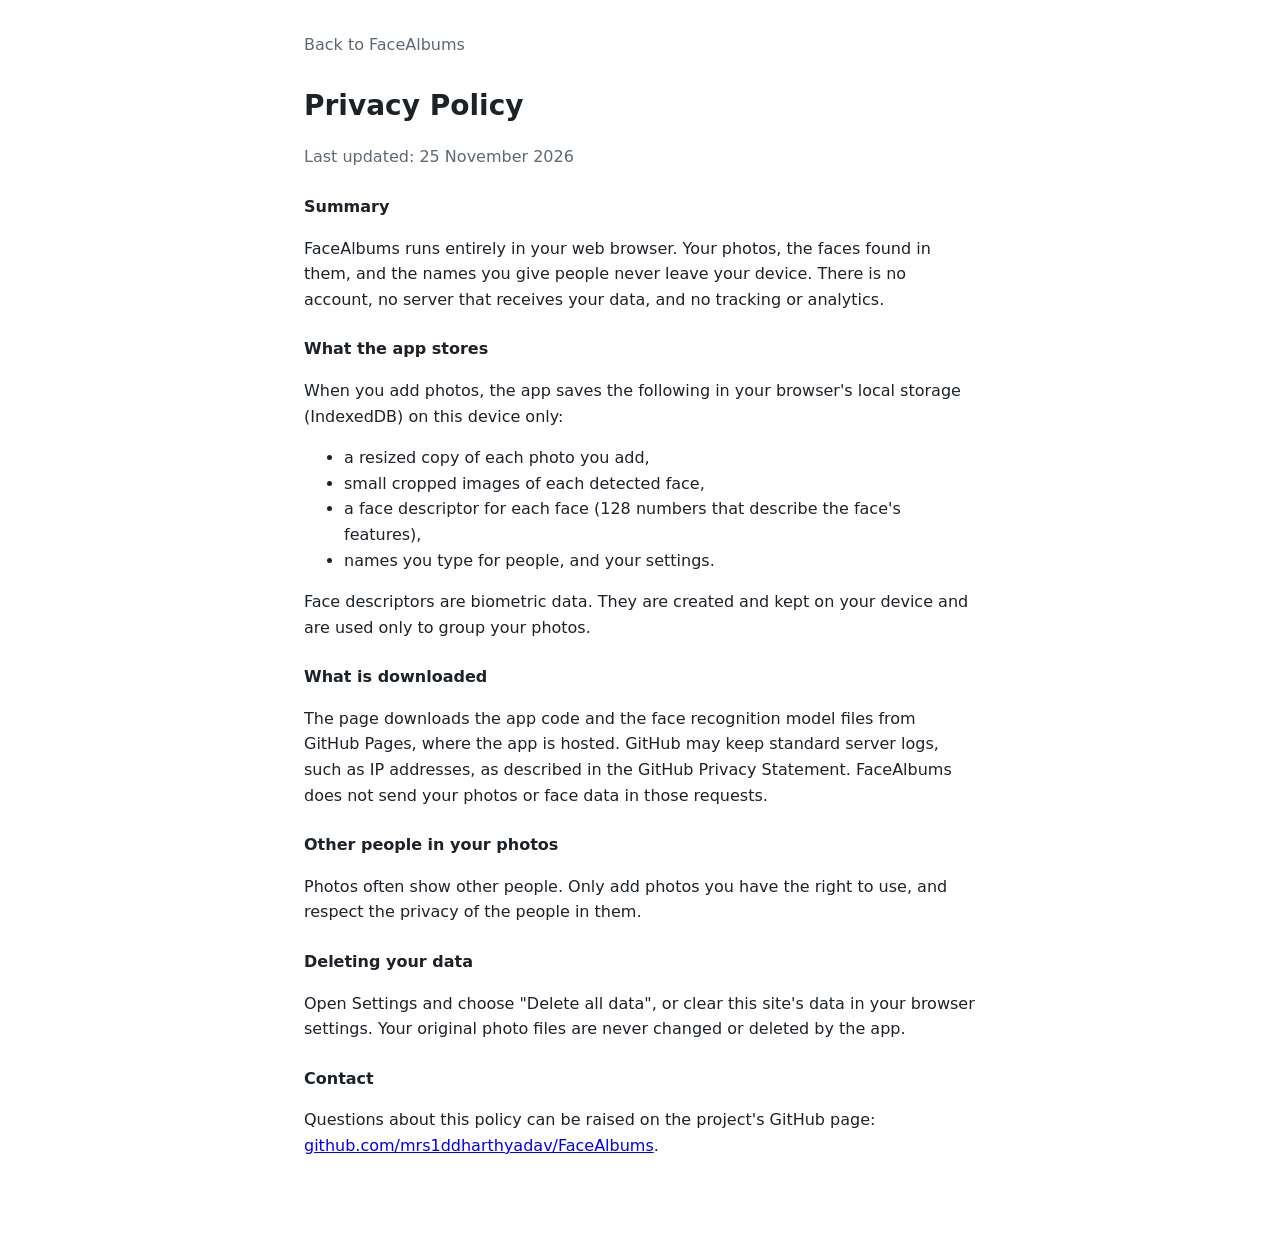
==== privacy.html @ cc7f11a5 "FaceAlbums: group photos by face in the browser Co-Authored-By: Claude Opus 5.5 <noreply@anthropic.c" ====
<!DOCTYPE html>
<html lang="en">
<head>
  <meta charset="UTF-8">
  <meta name="viewport" content="width=device-width, initial-scale=1">
  <title>Privacy Policy | FaceAlbums</title>
  <link rel="icon" href="favicon.svg" type="image/svg+xml">
  <link rel="stylesheet" href="style.css">
</head>
<body>
  <div class="doc">
    <a class="back" href="./">Back to FaceAlbums</a>
    <h1>Privacy Policy</h1>
    <p class="muted">Last updated: 25 November 2026</p>

    <h3>Summary</h3>
    <p>FaceAlbums runs entirely in your web browser. Your photos, the faces found in them, and the names you give people never leave your device. There is no account, no server that receives your data, and no tracking or analytics.</p>

    <h3>What the app stores</h3>
    <p>When you add photos, the app saves the following in your browser's local storage (IndexedDB) on this device only:</p>
    <ul>
      <li>a resized copy of each photo you add,</li>
      <li>small cropped images of each detected face,</li>
      <li>a face descriptor for each face (128 numbers that describe the face's features),</li>
      <li>names you type for people, and your settings.</li>
    </ul>
    <p>Face descriptors are biometric data. They are created and kept on your device and are used only to group your photos.</p>

    <h3>What is downloaded</h3>
    <p>The page downloads the app code and the face recognition model files from GitHub Pages, where the app is hosted. GitHub may keep standard server logs, such as IP addresses, as described in the GitHub Privacy Statement. FaceAlbums does not send your photos or face data in those requests.</p>

    <h3>Other people in your photos</h3>
    <p>Photos often show other people. Only add photos you have the right to use, and respect the privacy of the people in them.</p>

    <h3>Deleting your data</h3>
    <p>Open Settings and choose "Delete all data", or clear this site's data in your browser settings. Your original photo files are never changed or deleted by the app.</p>

    <h3>Contact</h3>
    <p>Questions about this policy can be raised on the project's GitHub page: <a href="https://github.com/mrs1ddharthyadav/FaceAlbums">github.com/mrs1ddharthyadav/FaceAlbums</a>.</p>
  </div>
</body>
</html>
---- style.css ----
:root {
  --bg: #ffffff;
  --surface: #f4f6f8;
  --line: #e2e6ea;
  --text: #1c2228;
  --muted: #5d6873;
  --accent: #1a73e8;
  --accent-dark: #135ab8;
  --danger: #c5221f;
  --radius: 8px;
  font-family: system-ui, -apple-system, "Segoe UI", Roboto, sans-serif;
  color: var(--text);
  background: var(--bg);
}
* { box-sizing: border-box; }
[hidden] { display: none !important; }
body { margin: 0; min-height: 100vh; display: flex; flex-direction: column; }
main { flex: 1; padding: 20px 24px 40px; max-width: 1400px; width: 100%; margin: 0 auto; }
svg { width: 18px; height: 18px; fill: none; stroke: currentColor; stroke-width: 2; stroke-linecap: round; stroke-linejoin: round; flex: none; }
h1 { font-size: 28px; margin: 0 0 12px; }
h2 { font-size: 22px; margin: 0; }
h3 { font-size: 16px; margin: 24px 0 10px; }
.muted { color: var(--muted); }
.small-note { font-size: 13px; font-weight: normal; }
.count { color: var(--muted); font-weight: normal; font-size: 16px; margin-left: 6px; }

.topbar {
  position: sticky; top: 0; z-index: 10; background: var(--bg);
  display: flex; align-items: center; gap: 24px; padding: 10px 24px;
  border-bottom: 1px solid var(--line); flex-wrap: wrap;
}
.brand { display: flex; align-items: center; gap: 10px; font-weight: 600; font-size: 18px; color: var(--text); text-decoration: none; }
.tabs { display: flex; gap: 4px; }
.tabs a { padding: 8px 14px; border-radius: var(--radius); color: var(--muted); text-decoration: none; font-weight: 500; }
.tabs a:hover { background: var(--surface); }
.tabs a.active { color: var(--accent); background: #e8f0fe; }
.actions { margin-left: auto; display: flex; gap: 8px; }

.btn {
  display: inline-flex; align-items: center; gap: 6px; padding: 8px 14px;
  border: 1px solid var(--line); border-radius: var(--radius); background: var(--bg);
  color: var(--text); font: inherit; font-size: 14px; font-weight: 500; cursor: pointer;
}
.btn:hover { background: var(--surface); }
.btn.primary { background: var(--accent); border-color: var(--accent); color: #fff; }
.btn.primary:hover { background: var(--accent-dark); }
.btn.danger { color: var(--danger); border-color: #f0c4c3; }
.btn:disabled { opacity: .5; cursor: default; }
button.link { background: none; border: 0; color: var(--accent); font: inherit; cursor: pointer; padding: 0; }
select { font: inherit; font-size: 14px; padding: 7px 10px; border: 1px solid var(--line); border-radius: var(--radius); background: var(--bg); max-width: 220px; }

.progress { padding: 10px 24px; background: var(--surface); border-bottom: 1px solid var(--line); }
.progress-text { display: flex; justify-content: space-between; font-size: 14px; margin-bottom: 6px; }
.bar { height: 6px; background: var(--line); border-radius: 3px; overflow: hidden; }
.bar div { height: 100%; width: 0; background: var(--accent); transition: width .2s; }

.center-msg { text-align: center; max-width: 560px; margin: 60px auto; }
.drop { margin-top: 28px; border: 2px dashed var(--line); border-radius: 12px; padding: 48px 20px; color: var(--muted); }
.drop.over, body.dragging .drop { border-color: var(--accent); color: var(--accent); background: #f2f7fe; }

.section-head { display: flex; align-items: baseline; justify-content: space-between; margin-bottom: 18px; }

.people-grid { display: grid; grid-template-columns: repeat(auto-fill, minmax(130px, 1fr)); gap: 20px 16px; }
.people-grid.small { grid-template-columns: repeat(auto-fill, minmax(90px, 1fr)); gap: 14px 10px; }
.person-card { text-align: center; cursor: pointer; text-decoration: none; color: var(--text); }
.person-card img { width: 100%; aspect-ratio: 1; border-radius: 50%; object-fit: cover; background: var(--surface); display: block; transition: transform .15s; }
.person-card:hover img { transform: scale(1.03); }
.person-card .pname { margin-top: 8px; font-weight: 500; font-size: 14px; overflow: hidden; text-overflow: ellipsis; white-space: nowrap; }
.person-card .pname.unnamed { color: var(--muted); font-weight: normal; }
.person-card .pcount { font-size: 12px; color: var(--muted); }
.once { margin-top: 36px; }
.once summary { cursor: pointer; font-weight: 500; margin-bottom: 16px; }

.back { display: inline-flex; align-items: center; gap: 4px; color: var(--muted); text-decoration: none; margin-bottom: 16px; }
.person-head { display: flex; gap: 24px; align-items: center; flex-wrap: wrap; }
.person-head img { width: 120px; height: 120px; border-radius: 50%; object-fit: cover; }
.person-info { flex: 1; min-width: 260px; }
.name-input { font: inherit; font-size: 26px; font-weight: 600; border: 0; border-bottom: 2px solid transparent; padding: 4px 0; width: 100%; max-width: 420px; outline: none; }
.name-input:hover { border-bottom-color: var(--line); }
.name-input:focus { border-bottom-color: var(--accent); }
.row { display: flex; gap: 8px; flex-wrap: wrap; align-items: center; }

.faces-strip { display: flex; flex-wrap: wrap; gap: 8px; }
.faces-strip img { width: 64px; height: 64px; border-radius: 50%; object-fit: cover; cursor: pointer; border: 2px solid transparent; }
.faces-strip img:hover { border-color: var(--danger); }

.photo-grid { display: grid; grid-template-columns: repeat(auto-fill, minmax(170px, 1fr)); gap: 4px; }
.photo-grid img { width: 100%; aspect-ratio: 1; object-fit: cover; display: block; cursor: pointer; background: var(--surface); }
.photo-grid img:hover { opacity: .9; }

.narrow { max-width: 720px; }
.card { border: 1px solid var(--line); border-radius: 12px; padding: 4px 20px 20px; margin-top: 18px; }
.slider-row { display: flex; align-items: center; gap: 12px; font-size: 14px; color: var(--muted); }
.slider-row input { flex: 1; }

.viewer { position: fixed; inset: 0; background: rgba(10, 12, 14, .94); z-index: 50; display: flex; align-items: center; justify-content: center; }
.viewer-stage { position: relative; max-width: 88vw; max-height: 84vh; }
.viewer-stage img { max-width: 88vw; max-height: 84vh; display: block; }
.facebox { position: absolute; border: 2px solid rgba(255,255,255,.85); border-radius: 4px; cursor: pointer; }
.facebox span { position: absolute; top: 100%; left: -2px; margin-top: 4px; background: rgba(0,0,0,.75); color: #fff; font-size: 12px; padding: 2px 6px; border-radius: 4px; white-space: nowrap; }
.viewer button { position: absolute; background: rgba(255,255,255,.1); border: 0; color: #fff; width: 44px; height: 44px; border-radius: 50%; cursor: pointer; display: flex; align-items: center; justify-content: center; }
.viewer button:hover { background: rgba(255,255,255,.2); }
.viewer svg { width: 22px; height: 22px; }
.viewer-close { top: 16px; right: 16px; }
.viewer-nav.prev { left: 16px; top: 50%; }
.viewer-nav.next { right: 16px; top: 50%; }
.viewer-caption { position: absolute; bottom: 14px; left: 0; right: 0; text-align: center; color: #c9d0d6; font-size: 13px; }

.toast { position: fixed; bottom: 24px; left: 50%; transform: translateX(-50%); background: #1c2228; color: #fff; padding: 10px 18px; border-radius: var(--radius); font-size: 14px; z-index: 60; }

.footer { display: flex; gap: 20px; justify-content: center; padding: 18px; border-top: 1px solid var(--line); font-size: 13px; }
.footer a { color: var(--muted); }

.doc { max-width: 720px; margin: 0 auto; padding: 32px 24px 60px; line-height: 1.6; }
.doc h1 { margin-top: 10px; }

@media (max-width: 700px) {
  .topbar { gap: 10px; padding: 10px 14px; }
  .actions { margin-left: 0; width: 100%; }
  .actions .btn { flex: 1; justify-content: center; }
  main { padding: 16px 14px 32px; }
  .people-grid { grid-template-columns: repeat(auto-fill, minmax(96px, 1fr)); }
  .photo-grid { grid-template-columns: repeat(3, 1fr); gap: 2px; }
}
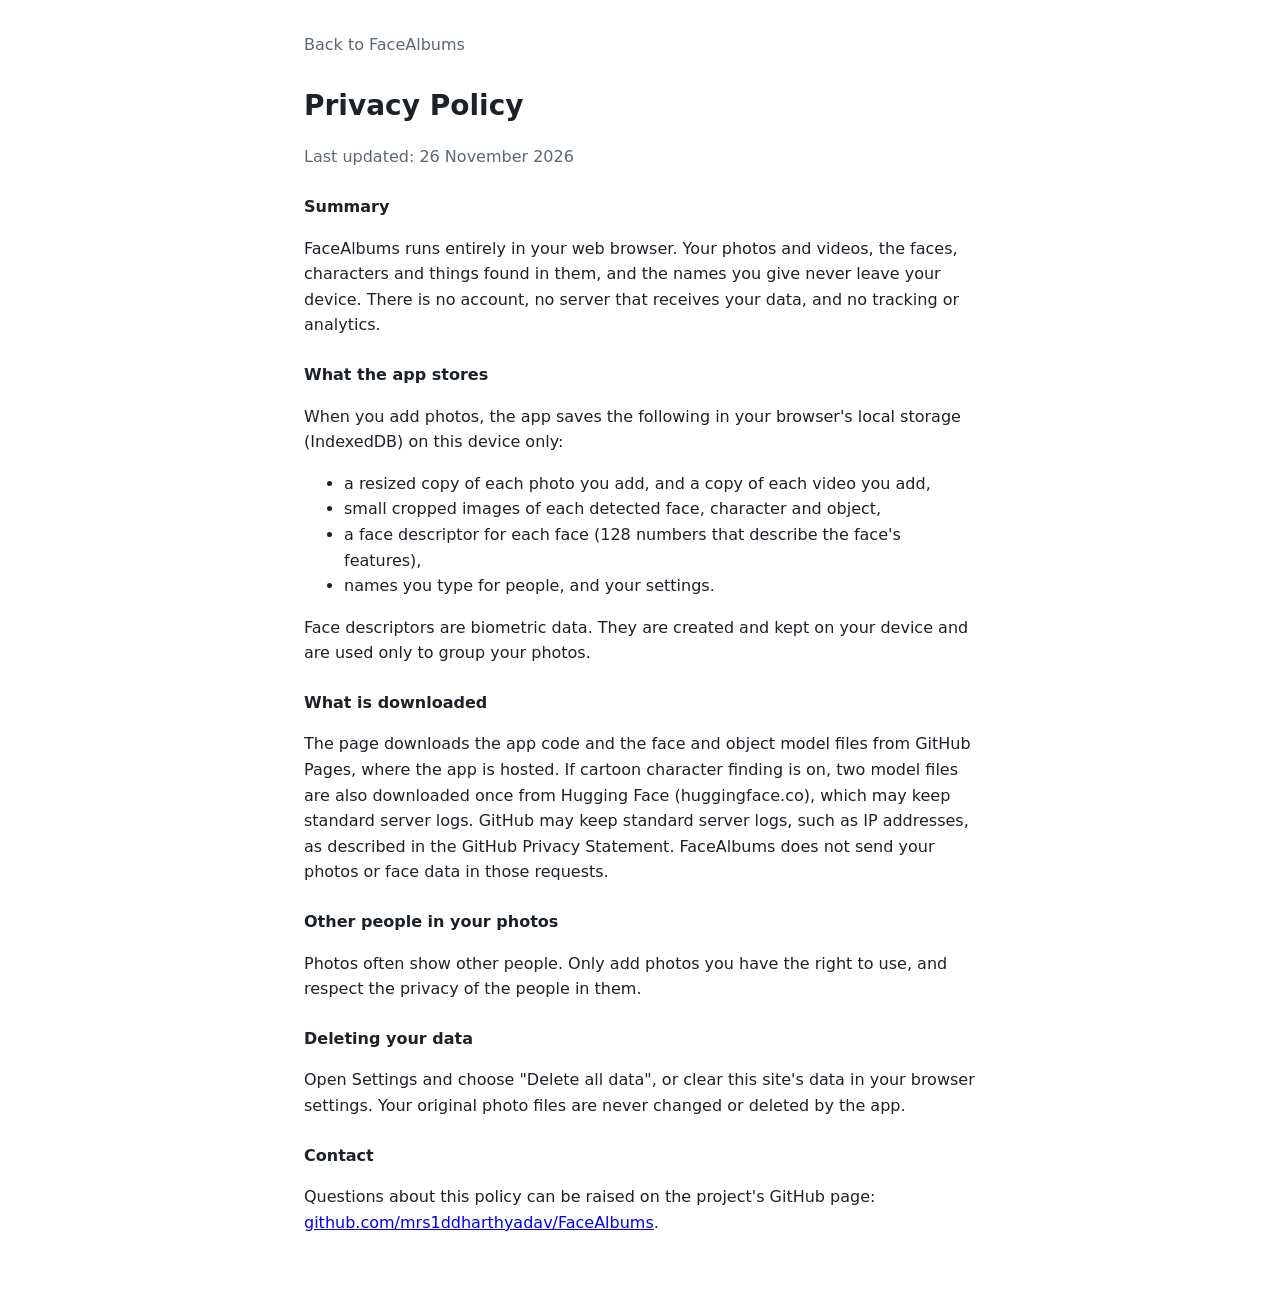
==== commit 922054cc: "Add videos, cartoon/anime characters and things - Videos: sample about one frame per second, keep ea" ====
--- a/privacy.html
+++ b/privacy.html
@@ -11,23 +11,23 @@
   <div class="doc">
     <a class="back" href="./">Back to FaceAlbums</a>
     <h1>Privacy Policy</h1>
-    <p class="muted">Last updated: 25 November 2026</p>
+    <p class="muted">Last updated: 26 November 2026</p>
 
     <h3>Summary</h3>
-    <p>FaceAlbums runs entirely in your web browser. Your photos, the faces found in them, and the names you give people never leave your device. There is no account, no server that receives your data, and no tracking or analytics.</p>
+    <p>FaceAlbums runs entirely in your web browser. Your photos and videos, the faces, characters and things found in them, and the names you give never leave your device. There is no account, no server that receives your data, and no tracking or analytics.</p>
 
     <h3>What the app stores</h3>
     <p>When you add photos, the app saves the following in your browser's local storage (IndexedDB) on this device only:</p>
     <ul>
-      <li>a resized copy of each photo you add,</li>
-      <li>small cropped images of each detected face,</li>
+      <li>a resized copy of each photo you add, and a copy of each video you add,</li>
+      <li>small cropped images of each detected face, character and object,</li>
       <li>a face descriptor for each face (128 numbers that describe the face's features),</li>
       <li>names you type for people, and your settings.</li>
     </ul>
     <p>Face descriptors are biometric data. They are created and kept on your device and are used only to group your photos.</p>
 
     <h3>What is downloaded</h3>
-    <p>The page downloads the app code and the face recognition model files from GitHub Pages, where the app is hosted. GitHub may keep standard server logs, such as IP addresses, as described in the GitHub Privacy Statement. FaceAlbums does not send your photos or face data in those requests.</p>
+    <p>The page downloads the app code and the face and object model files from GitHub Pages, where the app is hosted. If cartoon character finding is on, two model files are also downloaded once from Hugging Face (huggingface.co), which may keep standard server logs. GitHub may keep standard server logs, such as IP addresses, as described in the GitHub Privacy Statement. FaceAlbums does not send your photos or face data in those requests.</p>
 
     <h3>Other people in your photos</h3>
     <p>Photos often show other people. Only add photos you have the right to use, and respect the privacy of the people in them.</p>
--- a/style.css
+++ b/style.css
@@ -85,8 +85,14 @@
 .faces-strip img:hover { border-color: var(--danger); }
 
 .photo-grid { display: grid; grid-template-columns: repeat(auto-fill, minmax(170px, 1fr)); gap: 4px; }
-.photo-grid img { width: 100%; aspect-ratio: 1; object-fit: cover; display: block; cursor: pointer; background: var(--surface); }
-.photo-grid img:hover { opacity: .9; }
+.tile { position: relative; padding: 0; border: 0; background: var(--surface); cursor: pointer; aspect-ratio: 1; overflow: hidden; }
+.tile img { width: 100%; height: 100%; object-fit: cover; display: block; }
+.tile:hover img { opacity: .9; }
+.tile .badge { position: absolute; right: 6px; bottom: 6px; display: flex; align-items: center; gap: 3px; background: rgba(0,0,0,.65); color: #fff; font-size: 12px; padding: 2px 6px 2px 4px; border-radius: 4px; }
+.tile .badge svg { width: 12px; height: 12px; fill: #fff; stroke: none; }
+.person-card.thing img { border-radius: 12px; }
+.check { display: flex; gap: 10px; align-items: center; margin: 10px 0; font-size: 15px; }
+.check input { width: 18px; height: 18px; }
 
 .narrow { max-width: 720px; }
 .card { border: 1px solid var(--line); border-radius: 12px; padding: 4px 20px 20px; margin-top: 18px; }
@@ -95,7 +101,8 @@
 
 .viewer { position: fixed; inset: 0; background: rgba(10, 12, 14, .94); z-index: 50; display: flex; align-items: center; justify-content: center; }
 .viewer-stage { position: relative; max-width: 88vw; max-height: 84vh; }
-.viewer-stage img { max-width: 88vw; max-height: 84vh; display: block; }
+.viewer-stage img, .viewer-stage video { max-width: 88vw; max-height: 76vh; display: block; }
+.facebox.anime { border-color: #fbbc04; }
 .facebox { position: absolute; border: 2px solid rgba(255,255,255,.85); border-radius: 4px; cursor: pointer; }
 .facebox span { position: absolute; top: 100%; left: -2px; margin-top: 4px; background: rgba(0,0,0,.75); color: #fff; font-size: 12px; padding: 2px 6px; border-radius: 4px; white-space: nowrap; }
 .viewer button { position: absolute; background: rgba(255,255,255,.1); border: 0; color: #fff; width: 44px; height: 44px; border-radius: 50%; cursor: pointer; display: flex; align-items: center; justify-content: center; }
@@ -104,7 +111,12 @@
 .viewer-close { top: 16px; right: 16px; }
 .viewer-nav.prev { left: 16px; top: 50%; }
 .viewer-nav.next { right: 16px; top: 50%; }
-.viewer-caption { position: absolute; bottom: 14px; left: 0; right: 0; text-align: center; color: #c9d0d6; font-size: 13px; }
+.viewer-bottom { position: absolute; bottom: 10px; left: 0; right: 0; display: flex; flex-direction: column; align-items: center; gap: 8px; padding: 0 70px; }
+.viewer-chips { display: flex; flex-wrap: wrap; gap: 6px; justify-content: center; max-height: 80px; overflow-y: auto; }
+.viewer-caption { text-align: center; color: #c9d0d6; font-size: 13px; }
+.viewer .chip { position: static; width: auto; height: auto; border-radius: 6px; display: inline-flex; align-items: center; gap: 6px; padding: 3px 10px 3px 3px; background: rgba(255,255,255,.12); color: #fff; font: inherit; font-size: 13px; text-decoration: none; cursor: pointer; border: 0; }
+.viewer .chip img { width: 26px; height: 26px; border-radius: 4px; object-fit: cover; }
+.viewer .chip.thing-chip { padding: 5px 10px; background: rgba(251,188,4,.22); }
 
 .toast { position: fixed; bottom: 24px; left: 50%; transform: translateX(-50%); background: #1c2228; color: #fff; padding: 10px 18px; border-radius: var(--radius); font-size: 14px; z-index: 60; }
 
@@ -121,4 +133,7 @@
   main { padding: 16px 14px 32px; }
   .people-grid { grid-template-columns: repeat(auto-fill, minmax(96px, 1fr)); }
   .photo-grid { grid-template-columns: repeat(3, 1fr); gap: 2px; }
+  .tabs { overflow-x: auto; width: 100%; }
+  .tabs a { padding: 6px 10px; white-space: nowrap; }
+  .viewer-bottom { padding: 0 10px; }
 }
